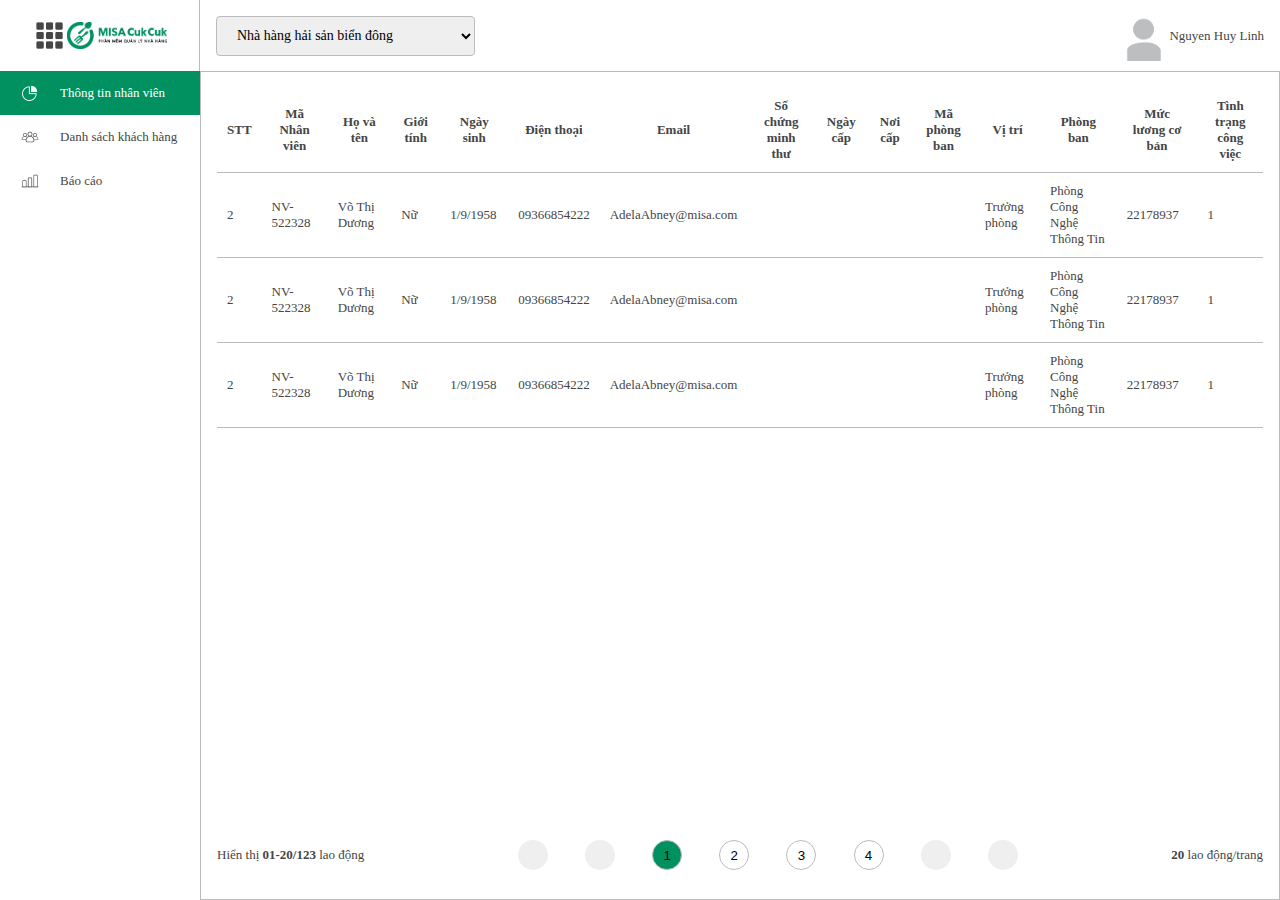
==== index.html @ b64a042c "Save file" ====
<!DOCTYPE html>
<html lang="en">
  <head>
    <meta charset="UTF-8" />
    <meta http-equiv="X-UA-Compatible" content="IE=edge" />
    <meta name="viewport" content="width=device-width, initial-scale=1.0" />
    <link rel="stylesheet" href="./css/style.css" />
    <title>CukCuk</title>
  </head>
  <body>
    <div class="container">
      <div class="header">
        <div class="header__left">
          <div class="header__side-bar"></div>
          <div class="header__logo"></div>
        </div>
        <div class="header__right">
          <select name id>
            <option value="1">Nhà hàng hải sản biển đông</option>
            <option value="1">Nhà hàng cơm tấm Huy Linh</option>
          </select>
          <div class="user">
            <div class="user__avatar"></div>
            <div class="user__name">Nguyen Huy Linh</div>
          </div>
        </div>
      </div>
      <div class="main">
        <div class="menu">
          <div class="menu__item menu__focus">
            <div
              class="menu__icon icon-20 icon-dashboard menu__icon-focus"
            ></div>
            <div class="menu__text">Thông tin nhân viên</div>
          </div>
          <div class="menu__item">
            <div class="menu__icon icon-20 icon-employee"></div>
            <div class="menu__text">Danh sách khách hàng</div>
          </div>
          <div class="menu__item">
            <div class="menu__icon icon-20 icon-report"></div>
            <div class="menu__text">Báo cáo</div>
          </div>
        </div>
        <div class="content">
          <!-- Them moi sua xoa tim kiem -->
          <!-- Table
         											

          
          -->
          <table>
            <thead>
              <tr>
                <th scope="col">STT</th>
                <th scope="col">Mã Nhân viên</th>
                <th scope="col">Họ và tên</th>
                <th scope="col">Giới tính</th>
                <th scope="col">Ngày sinh</th>
                <th scope="col">Điện thoại</th>
                <th scope="col">Email</th>
                <th scope="col">Số chứng minh thư</th>
                <th scope="col">Ngày cấp</th>
                <th scope="col">Nơi cấp</th>
                <th scope="col">Mã phòng ban</th>
                <th scope="col">Vị trí</th>
                <th scope="col">Phòng ban</th>
                <th scope="col">Mức lương cơ bản</th>
                <th scope="col">Tình trạng công việc</th>
              </tr>
            </thead>
            <tbody>
              <tr>
                <td>2</td>
                <td>NV-522328</td>
                <td>Võ Thị Dương</td>
                <td>Nữ</td>
                <td class="text-align--center">1/9/1958</td>
                <td>09366854222</td>
                <td>AdelaAbney@misa.com</td>
                <td>&nbsp;</td>
                <td>&nbsp;</td>
                <td>&nbsp;</td>
                <td>&nbsp;</td>
                <td>Trưởng phòng</td>
                <td>Phòng Công Nghệ Thông Tin</td>
                <td class="text-align--right">22178937</td>
                <td>1</td>
              </tr>
              <tr>
                <td>2</td>
                <td>NV-522328</td>
                <td>Võ Thị Dương</td>
                <td>Nữ</td>
                <td class="text-align--center">1/9/1958</td>
                <td>09366854222</td>
                <td>AdelaAbney@misa.com</td>
                <td>&nbsp;</td>
                <td>&nbsp;</td>
                <td>&nbsp;</td>
                <td>&nbsp;</td>
                <td>Trưởng phòng</td>
                <td>Phòng Công Nghệ Thông Tin</td>
                <td class="text-align--right">22178937</td>
                <td>1</td>
              </tr>
              <tr>
                <td>2</td>
                <td>NV-522328</td>
                <td>Võ Thị Dương</td>
                <td>Nữ</td>
                <td class="text-align--center">1/9/1958</td>
                <td>09366854222</td>
                <td>AdelaAbney@misa.com</td>
                <td>&nbsp;</td>
                <td>&nbsp;</td>
                <td>&nbsp;</td>
                <td>&nbsp;</td>
                <td>Trưởng phòng</td>
                <td>Phòng Công Nghệ Thông Tin</td>
                <td class="text-align--right">22178937</td>
                <td>1</td>
              </tr>
            </tbody>
          </table>
          <div class="table-bottom">
            <div class="table-info">Hiển thị <b>01-20/123</b> lao động</div>
            <div class="table-nav">
              <button class="nav-icon nav-icon--firstpage"></button>
              <button class="nav-icon nav-icon--secondpage"></button>
              <button class="btn-number focus-btn">1</button>
              <button class="btn-number">2</button>
              <button class="btn-number">3</button>
              <button class="btn-number">4</button>
              <button class="nav-icon nav-icon--nextpage"></button>
              <button class="nav-icon nav-icon--lastpage"></button>
            </div>

            <div class="table-info"><b>20</b> lao động/trang</div>
            <!-- input form -->
          </div>
        </div>
      </div>
    </div>
  </body>
</html>
---- css/style.css ----
@import url(layout/layout.css);
@import url(base/combobox.css);
@import url(base/icon.css);
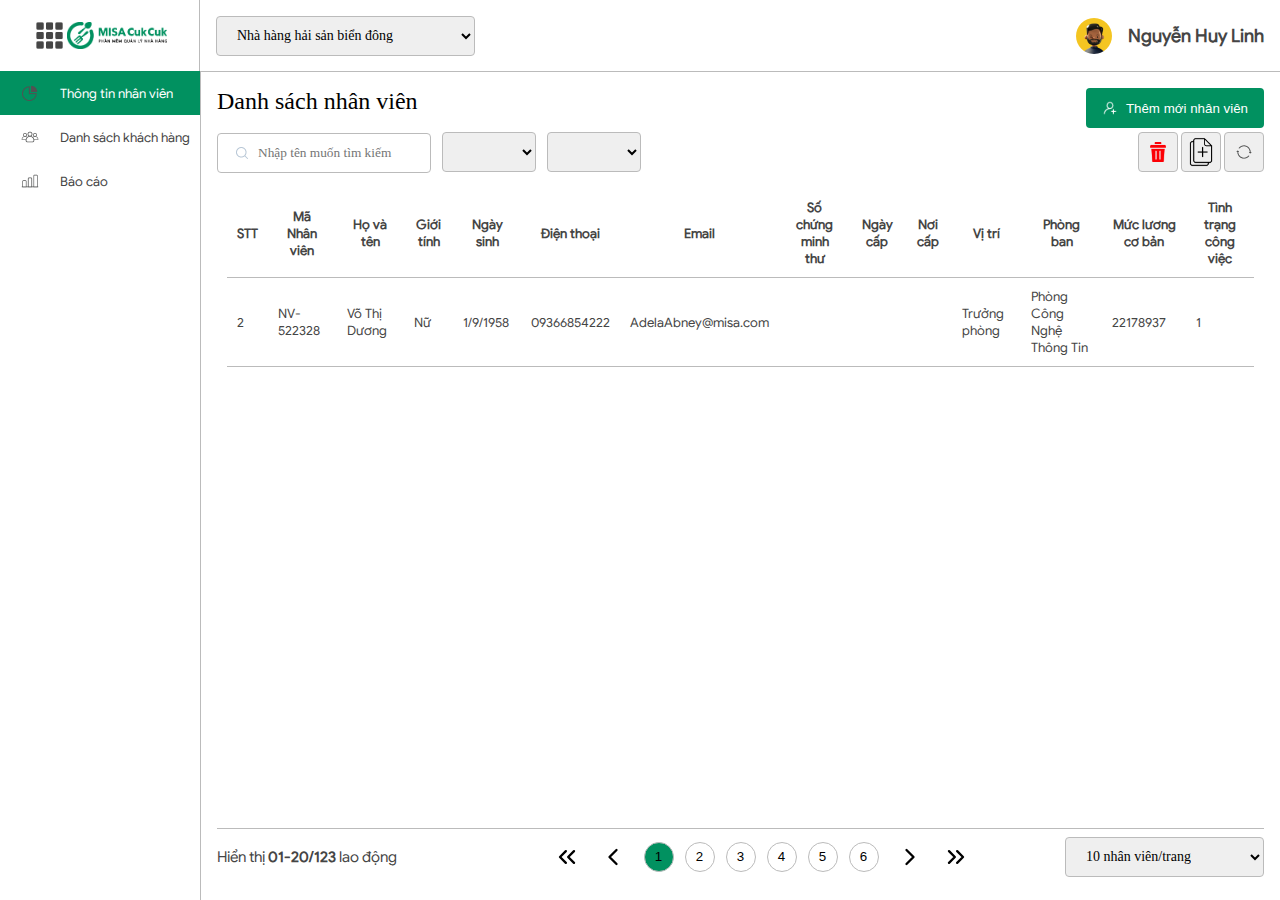
==== commit e93c5ffc: "Complete" ====
--- a/index.html
+++ b/index.html
@@ -21,7 +21,7 @@
           </select>
           <div class="user">
             <div class="user__avatar"></div>
-            <div class="user__name">Nguyen Huy Linh</div>
+            <div class="user__name">Nguyễn Huy Linh</div>
           </div>
         </div>
       </div>
@@ -43,104 +43,269 @@
           </div>
         </div>
         <div class="content">
-          <!-- Them moi sua xoa tim kiem -->
-          <!-- Table
-         											
+          <div class="page__header">
+            <div class="page__header--title heading">Danh sách nhân viên</div>
+            <button
+              id="btnAdd"
+              class="page__header--button button button__icon button__icon--employee"
+            >
+              Thêm mới nhân viên
+            </button>
+          </div>
 
-          
-          -->
-          <table>
-            <thead>
-              <tr>
-                <th scope="col">STT</th>
-                <th scope="col">Mã Nhân viên</th>
-                <th scope="col">Họ và tên</th>
-                <th scope="col">Giới tính</th>
-                <th scope="col">Ngày sinh</th>
-                <th scope="col">Điện thoại</th>
-                <th scope="col">Email</th>
-                <th scope="col">Số chứng minh thư</th>
-                <th scope="col">Ngày cấp</th>
-                <th scope="col">Nơi cấp</th>
-                <th scope="col">Mã phòng ban</th>
-                <th scope="col">Vị trí</th>
-                <th scope="col">Phòng ban</th>
-                <th scope="col">Mức lương cơ bản</th>
-                <th scope="col">Tình trạng công việc</th>
-              </tr>
-            </thead>
-            <tbody>
-              <tr>
-                <td>2</td>
-                <td>NV-522328</td>
-                <td>Võ Thị Dương</td>
-                <td>Nữ</td>
-                <td class="text-align--center">1/9/1958</td>
-                <td>09366854222</td>
-                <td>AdelaAbney@misa.com</td>
-                <td>&nbsp;</td>
-                <td>&nbsp;</td>
-                <td>&nbsp;</td>
-                <td>&nbsp;</td>
-                <td>Trưởng phòng</td>
-                <td>Phòng Công Nghệ Thông Tin</td>
-                <td class="text-align--right">22178937</td>
-                <td>1</td>
-              </tr>
-              <tr>
-                <td>2</td>
-                <td>NV-522328</td>
-                <td>Võ Thị Dương</td>
-                <td>Nữ</td>
-                <td class="text-align--center">1/9/1958</td>
-                <td>09366854222</td>
-                <td>AdelaAbney@misa.com</td>
-                <td>&nbsp;</td>
-                <td>&nbsp;</td>
-                <td>&nbsp;</td>
-                <td>&nbsp;</td>
-                <td>Trưởng phòng</td>
-                <td>Phòng Công Nghệ Thông Tin</td>
-                <td class="text-align--right">22178937</td>
-                <td>1</td>
-              </tr>
-              <tr>
-                <td>2</td>
-                <td>NV-522328</td>
-                <td>Võ Thị Dương</td>
-                <td>Nữ</td>
-                <td class="text-align--center">1/9/1958</td>
-                <td>09366854222</td>
-                <td>AdelaAbney@misa.com</td>
-                <td>&nbsp;</td>
-                <td>&nbsp;</td>
-                <td>&nbsp;</td>
-                <td>&nbsp;</td>
-                <td>Trưởng phòng</td>
-                <td>Phòng Công Nghệ Thông Tin</td>
-                <td class="text-align--right">22178937</td>
-                <td>1</td>
-              </tr>
-            </tbody>
-          </table>
-          <div class="table-bottom">
-            <div class="table-info">Hiển thị <b>01-20/123</b> lao động</div>
-            <div class="table-nav">
-              <button class="nav-icon nav-icon--firstpage"></button>
-              <button class="nav-icon nav-icon--secondpage"></button>
-              <button class="btn-number focus-btn">1</button>
-              <button class="btn-number">2</button>
-              <button class="btn-number">3</button>
-              <button class="btn-number">4</button>
-              <button class="nav-icon nav-icon--nextpage"></button>
-              <button class="nav-icon nav-icon--lastpage"></button>
-            </div>
-
-            <div class="table-info"><b>20</b> lao động/trang</div>
-            <!-- input form -->
+          <div class="page__toolbar">
+            <div class="page__toolbar--left">
+              <input
+                type="text"
+                class="input input__icon input__icon--search"
+                placeholder="Nhập tên muốn tìm kiếm"
+              />
+              <select name="" id="departmentID">
+                <option value="1">IT</option>
+              </select>
+              <select name="" id="positionID">
+                <option value="1">Dev</option>
+              </select>
+            </div>
+            <div class="page__toolbar--right">
+              <button id="btnDelete"></button>
+              <button id="btnDuplicate"></button>
+              <button id="btnRefresh"></button>
+            </div>
+          </div>
+          <div class="page__table">
+            <div class="table__content">
+              <table class="tbEmployeelst">
+                <thead>
+                  <tr>
+                    <th propValue="Sort" scope="col">STT</th>
+                    <th propValue="employeeCode" scope="col">Mã Nhân viên</th>
+                    <th propValue="employeeName" scope="col">Họ và tên</th>
+                    <th propValue="gender" scope="col" format="gender">
+                      Giới tính
+                    </th>
+                    <th propValue="dateOfBirth" scope="col" format="date">
+                      Ngày sinh
+                    </th>
+                    <th propValue="phoneNumber" scope="col">Điện thoại</th>
+                    <th propValue="email" scope="col">Email</th>
+                    <th propValue="identityNumber" scope="col">
+                      Số chứng minh thư
+                    </th>
+                    <th
+                      propValue="identityIssuedDate"
+                      scope="col"
+                      format="date"
+                    >
+                      Ngày cấp
+                    </th>
+                    <th propValue="identityIssuedPlace" scope="col">Nơi cấp</th>
+                    <th propValue="positionName" scope="col">Vị trí</th>
+                    <th propValue="departmentName" scope="col">Phòng ban</th>
+                    <th propValue="salary" scope="col" format="money">
+                      Mức lương cơ bản
+                    </th>
+                    <th propValue="workStatus" scope="col" format="workStatus">
+                      Tình trạng công việc
+                    </th>
+                  </tr>
+                </thead>
+                <tbody>
+                  <tr>
+                    <td>2</td>
+                    <td>NV-522328</td>
+                    <td>Võ Thị Dương</td>
+                    <td>Nữ</td>
+                    <td class="text-align--center">1/9/1958</td>
+                    <td>09366854222</td>
+                    <td>AdelaAbney@misa.com</td>
+                    <td>&nbsp;</td>
+                    <td>&nbsp;</td>
+                    <td>&nbsp;</td>
+                    <td>Trưởng phòng</td>
+                    <td>Phòng Công Nghệ Thông Tin</td>
+                    <td class="text-align--right">22178937</td>
+                    <td>1</td>
+                  </tr>
+                </tbody>
+              </table>
+            </div>
+            <div class="table__paging">
+              <div class="table__paging--left">
+                Hiển thị <b id="numberOfEmployees">01-20/123</b> lao động
+              </div>
+              <div class="table__paging--center">
+                <!-- <button class="paging__button paging__button--first"></button>
+                <button class="paging__button paging__button--pre"></button>
+                <button class="paging__number paging__number--selected">
+                  1
+                </button>
+                <button class="paging__number">2</button>
+                <button class="paging__number">3</button>
+                <button class="paging__number">4</button>
+                <button class="paging__number">5</button>
+                <button class="paging__number">6</button>
+                <button class="paging__button paging__button--next"></button>
+                <button class="paging__button paging__button--last"></button> -->
+                <button class="paging__button paging__button--first"></button>
+                <button class="paging__button paging__button--pre"></button>
+                <div class="paging__numbers">
+                  <button class="paging__number paging__number--selected">
+                    1
+                  </button>
+                  <button class="paging__number">2</button>
+                  <button class="paging__number">3</button>
+                  <button class="paging__number">4</button>
+                  <button class="paging__number">5</button>
+                  <button class="paging__number">6</button>
+                </div>
+                <button class="paging__button paging__button--next"></button>
+                <button class="paging__button paging__button--last"></button>
+              </div>
+              <div class="table__paging--right">
+                <select>
+                  <option value="10">10 nhân viên/trang</option>
+                  <option value="20">20 nhân viên/trang</option>
+                  <option value="30">30 nhân viên/trang</option>
+                </select>
+              </div>
+            </div>
           </div>
         </div>
       </div>
     </div>
+    <!-- dialog lam den man hinh co the xai chung cho ca pop up msg -->
+    <div id="employeeForm" class="dialog" hidden>
+      <div class="dialog__content">
+        <div class="dialog__wrapper">
+          <div class="dialog__btn--close"></div>
+          <div class="dialog__header title">Thông tin nhân viên</div>
+          <div class="dialog__body">
+            <div class="body__avatar">
+              <div class="body__avatar--employee"></div>
+              <div class="body__avatar--note">
+                (Vui lòng chọn ảnh có định dạng .jpg,.jpeg,.png,.gif.)
+              </div>
+            </div>
+            <div class="dialog__box-title grid-group-2-col">
+              Thông tin chung
+            </div>
+            <div class="dialog__input-field">
+              <label for="employeeCode"
+                >Mã nhân viên(<span class="red-asterisk">*</span>)</label
+              >
+              <input id="employeeCode" type="text" />
+            </div>
+            <div class="dialog__input-field">
+              <label for="employeeName"
+                >Họ và tên (<span class="red-asterisk">*</span>)</label
+              >
+              <input id="employeeName" type="text" />
+            </div>
+            <div class="dialog__input-field">
+              <label for="gender">Giới tính</label>
+              <select name="" id="gender">
+                <option value="1">Nam</option>
+                <option value="2">Nữ</option>
+                <option value="0">Khác</option>
+              </select>
+            </div>
+            <div class="dialog__input-field">
+              <label for="dateOfBirth">Ngày sinh</label>
+              <input id="dateOfBirth" type="date" />
+            </div>
+            <div class="dialog__input-field">
+              <label for="identityNumber"
+                >Số CMTND/Căn cước (<span class="red-asterisk">*</span>)
+              </label>
+              <input id="identityNumber" type="text" />
+            </div>
+            <div class="dialog__input-field">
+              <label for="identityIssuedDate">Ngày cấp</label>
+              <input id="identityIssuedDate"" type="date" />
+            </div>
+            <div class="dialog__input-field grid-group-2-col">
+              <label for="identityIssuedPlace">Nơi cấp</label>
+              <input id="identityIssuedPlace" type="text" />
+            </div>
+            <div class="dialog__input-field">
+              <label for="email"
+                >Email (<span class="red-asterisk">*</span>)</label
+              >
+              <input id="email" type="email" required />
+            </div>
+            <div class="dialog__input-field">
+              <label for="phoneNumber"
+                >Số điện thoại (<span class="red-asterisk">*</span>)</label
+              >
+              <input id="phoneNumber" type="text" />
+            </div>
+            <div class="dialog__box-title grid-group-2-col">
+              Thông tin công việc
+            </div>
+            <div class="dialog__input-field">
+              <label for="positionID">Vị trí</label>
+              <select name="" id="positionID">
+                <option value="1">Giám đốc</option>
+                <option value="2">IT</option>
+              </select>
+            </div>
+            <div class="dialog__input-field">
+              <label for="departmentID">Phòng ban</label>
+              <select name="" id="departmentID">
+                <option value="1">Phòng nhân sự</option>
+                <option value="2">Phòng giám đốc</option>
+              </select>
+            </div>
+            <div class="dialog__input-field">
+              <label for="salary">Mức lương cơ bản</label>
+              <input id="salary" type="text" />
+            </div>
+            <div class="dialog__input-field">
+              <label for="joiningDate">Ngày gia nhập công ty</label>
+              <input id="joiningDate" type="date" />
+            </div>
+            <div class="dialog__input-field">
+              <label for="workStatus">Tình trạng làm việc</label>
+              <select name="" id="workStatus">
+                <option value="0">Nghỉ việc</option>
+                <option value="1">Đang làm việc</option>
+                <option value="2">Thử việc</option>
+              </select>
+            </div>
+          </div>
+        </div>
+        <div class="dialog__footer">
+          <button class="button dialog__btn--cancle">Hủy</button>
+          <button
+            id="btnSave"
+            class="footer__btn--save button button__icon button__icon--save"
+          >
+            Lưu
+          </button>
+        </div>
+      </div>
+    </div>
+    <!-- Pop-up message -->
+    <div id="deleteMsg" class="dialog" hidden>
+      <div class="pop-up-msg">
+        <div class="msg__header">
+          <div class="header__right">Xóa bản ghi</div>
+          <button class="dialog__btn--close pop-up__btn--close"></button>
+        </div>
+        <div class="msg__body">
+          <div class="pop-up__icon--delete icon-20 icon-delete"></div>
+          <div class="msg__content">
+            Bạn có chắc muốn xóa bản ghi này không?
+          </div>
+        </div>
+        <div class="msg__footer">
+          <button class="msg__btn--close dialog__btn--cancle">Đóng</button>
+          <button class="msg__btn--delete">Xóa</button>
+        </div>
+      </div>
+    </div>
+    <script src="./js/jquery-3.6.1.min.js"></script>
+    <script src="./js/pages/script.js"></script>
   </body>
 </html>
--- a/css/style.css
+++ b/css/style.css
@@ -1,3 +1,20 @@
-@import url(layout/layout.css);
+@import url(base/general.css);
+@import url(layout/main.css);
+@import url(layout/content.css);
+@import url(layout/menu.css);
+@import url(layout/header.css);
 @import url(base/combobox.css);
 @import url(base/icon.css);
+@import url(base/button.css);
+@import url(base/table.css);
+@import url(base/input.css);
+@import url(pages/employee.css);
+@import url(base/dialog.css);
+@import url(base/popupmsg.css);
+
+/* Media querry */
+@media (max-width: 1100px) {
+  .menu {
+    display: none;
+  }
+}
